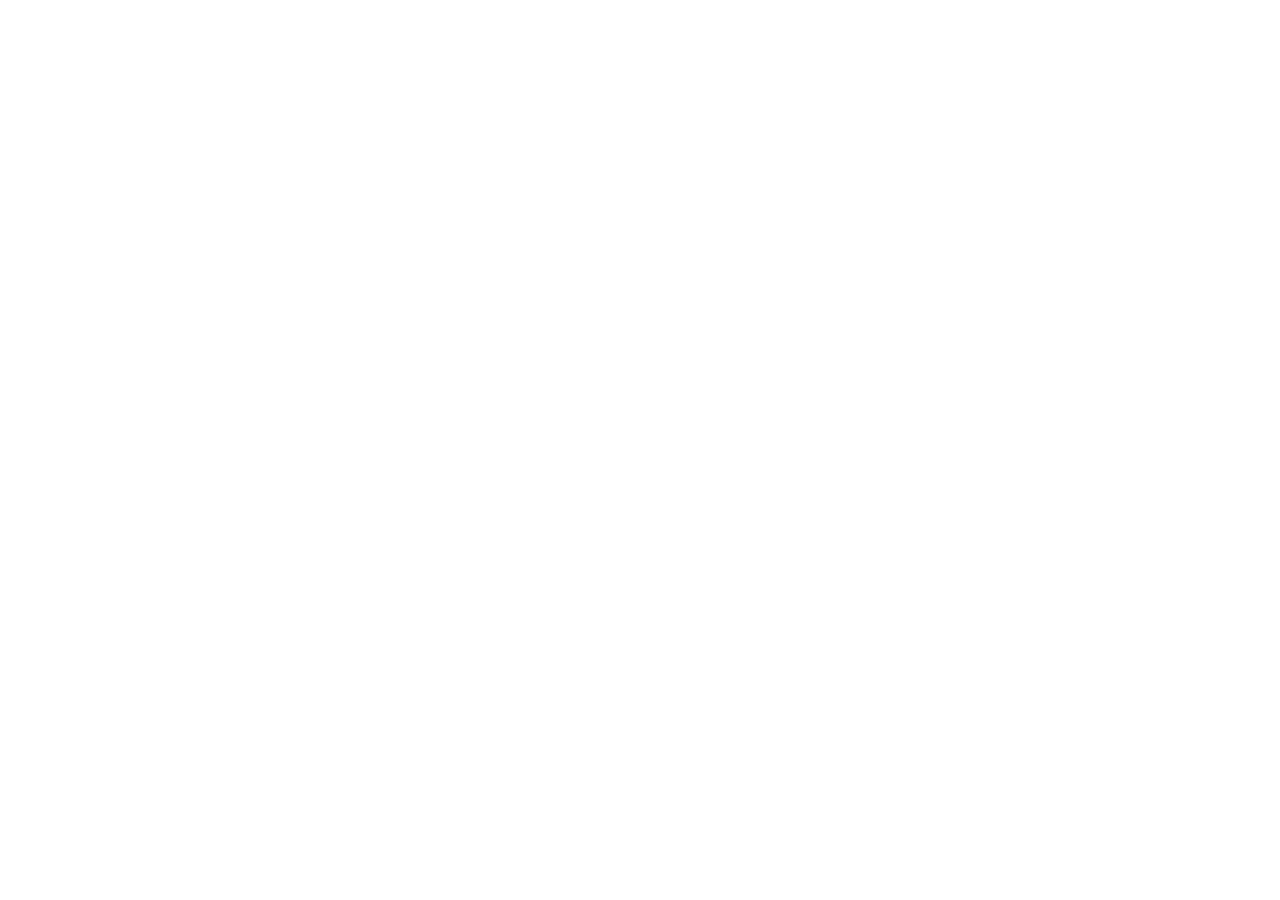
==== perfilViagens/index.html @ 9d571de3 "iniciando o projeto" ====
<!DOCTYPE html>
<html lang="pt-br">
<head>
    <meta charset="UTF-8">
    <meta name="viewport" content="width=device-width, initial-scale=1.0">
    <title>Travelgram</title>
    <link rel= "stylesheet" href="styles/index.css"/>
</head>
<body>
    
</body>
</html>
---- perfilViagens/styles/index.css ----
@import url(global.css);
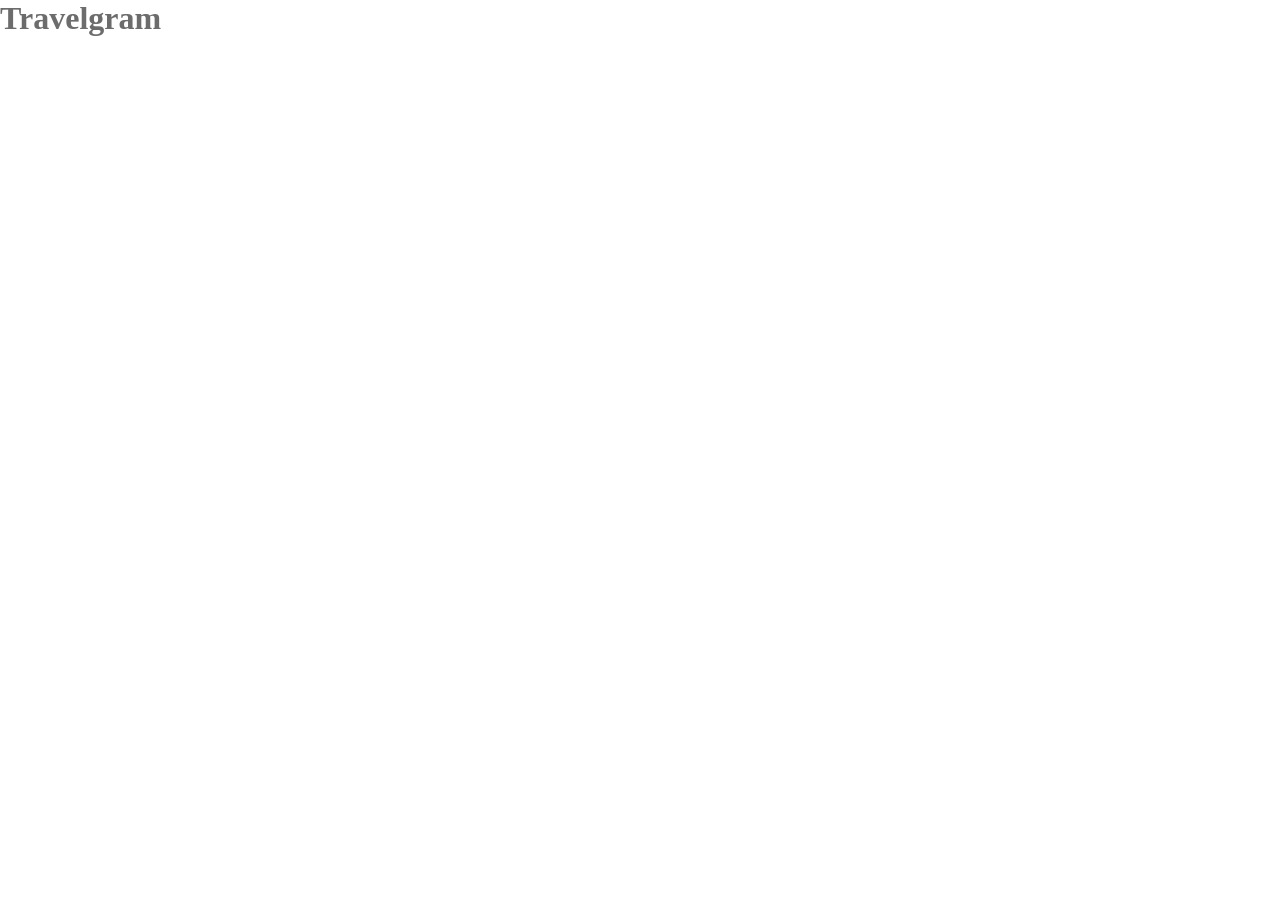
==== commit 5328512c: "iniciando folha de estilo" ====
--- a/perfilViagens/index.html
+++ b/perfilViagens/index.html
@@ -7,6 +7,6 @@
     <link rel= "stylesheet" href="styles/index.css"/>
 </head>
 <body>
-    
+   <h1>Travelgram</h1> 
 </body>
 </html>
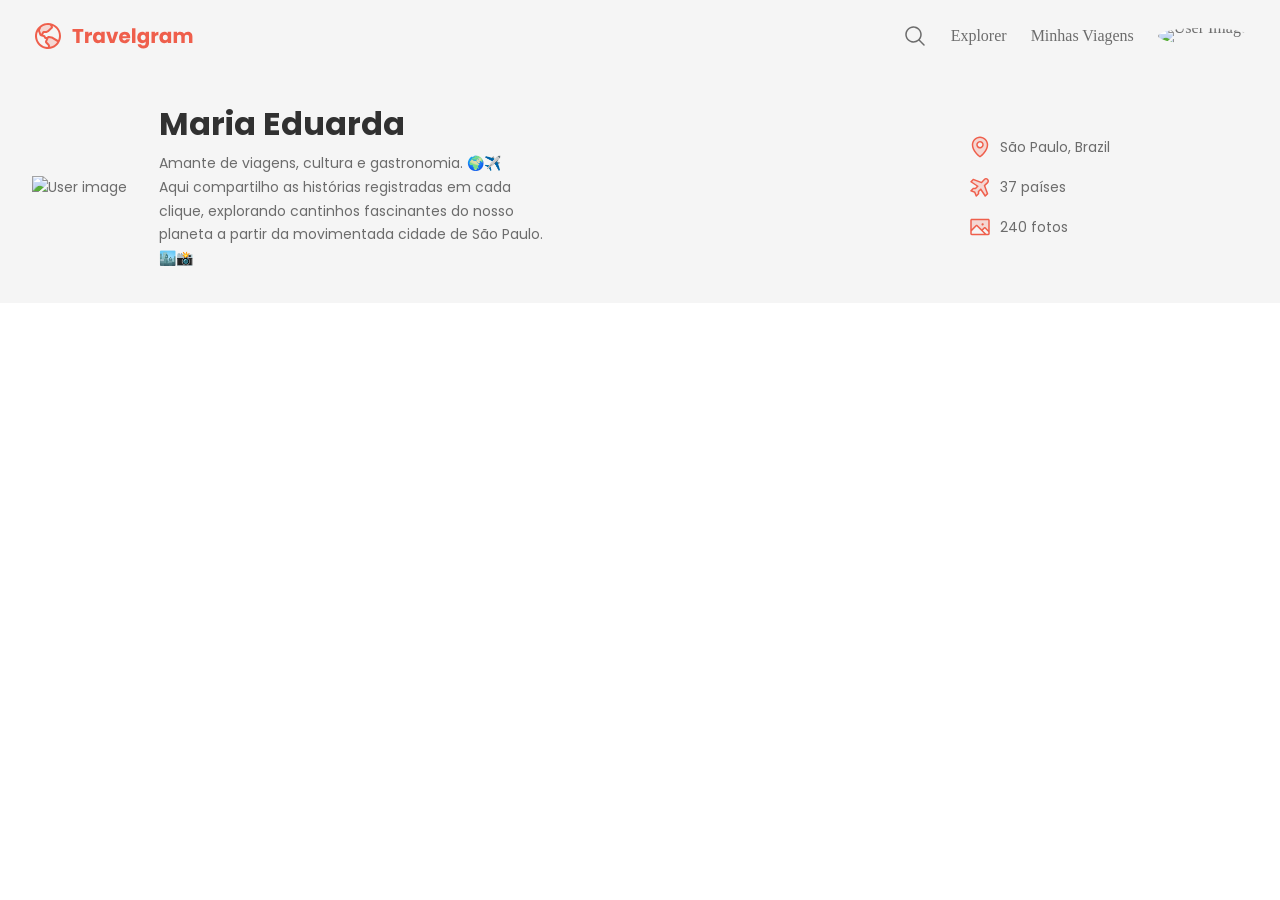
==== commit 0d575277: "header concluído" ====
--- a/perfilViagens/index.html
+++ b/perfilViagens/index.html
@@ -1,12 +1,52 @@
 <!DOCTYPE html>
 <html lang="pt-br">
+
 <head>
     <meta charset="UTF-8">
+    <link rel="preconnect" href="https://fonts.gstatic.com" crossorigin>
+    <link rel="preconnect" href="https://fonts.googleapis.com">
     <meta name="viewport" content="width=device-width, initial-scale=1.0">
     <title>Travelgram</title>
-    <link rel= "stylesheet" href="styles/index.css"/>
+    <link rel="stylesheet" href="styles/index.css" />
+    <link
+        href="https://fonts.googleapis.com/css2?family=Alice&family=Poppins:ital,wght@0,100;0,200;0,300;0,400;0,500;0,600;0,700;0,800;0,900;1,100;1,200;1,300;1,400;1,500;1,600;1,700;1,800;1,900&display=swap"
+        rel="stylesheet">
 </head>
+
 <body>
-   <h1>Travelgram</h1> 
+    <nav class="container bg-surface-color">
+        <a href="#" id="logo"><img src="assets/Logo.svg" alt="Logo Travelgram"></a>
+        <ul id="primary-menu">
+            <li>
+                <a href="#"><img src="assets/MagnifyingGlass.svg" alt="Buscar"></a>
+            </li>
+            <li><a href="#">Explorer</a></li>
+            <li><a href="#">Minhas Viagens</a></li>
+            <li>
+                <a href="#"><img src="https://github.com/mariaeduardaslv.png" alt="User Image"></a>
+            </li>
+
+        </ul>
+    </nav>
+    <header class="container bg-surface-color">
+        <div id="profile">
+            <img src="https://github.com/mariaeduardaslv.png" alt="User image">
+            <div>
+                <h1>Maria Eduarda</h1>
+                <p>Amante de viagens, cultura e gastronomia. 🌍✈️ <br>
+                    Aqui compartilho as histórias registradas em cada clique, explorando cantinhos fascinantes do nosso
+                    planeta a partir da movimentada cidade de São Paulo. 🏙️📸</p>
+            </div>
+        </div>
+        <ul id="info">
+            <li><img src="assets/MapPin.svg" >
+            <span>São Paulo, Brazil</span></li>
+             <li><img src="assets/AirplaneTilt.svg" >
+            <span>37 países</span></li>
+             <li><img src="assets/Image.svg" >
+            <span>240 fotos</span></li>
+        </ul>
+    </header>
 </body>
+
 </html>
--- a/perfilViagens/styles/index.css
+++ b/perfilViagens/styles/index.css
@@ -1 +1,3 @@
-@import url(global.css);+@import url(global.css);
+@import url(nav.css);
+@import url(header.css);
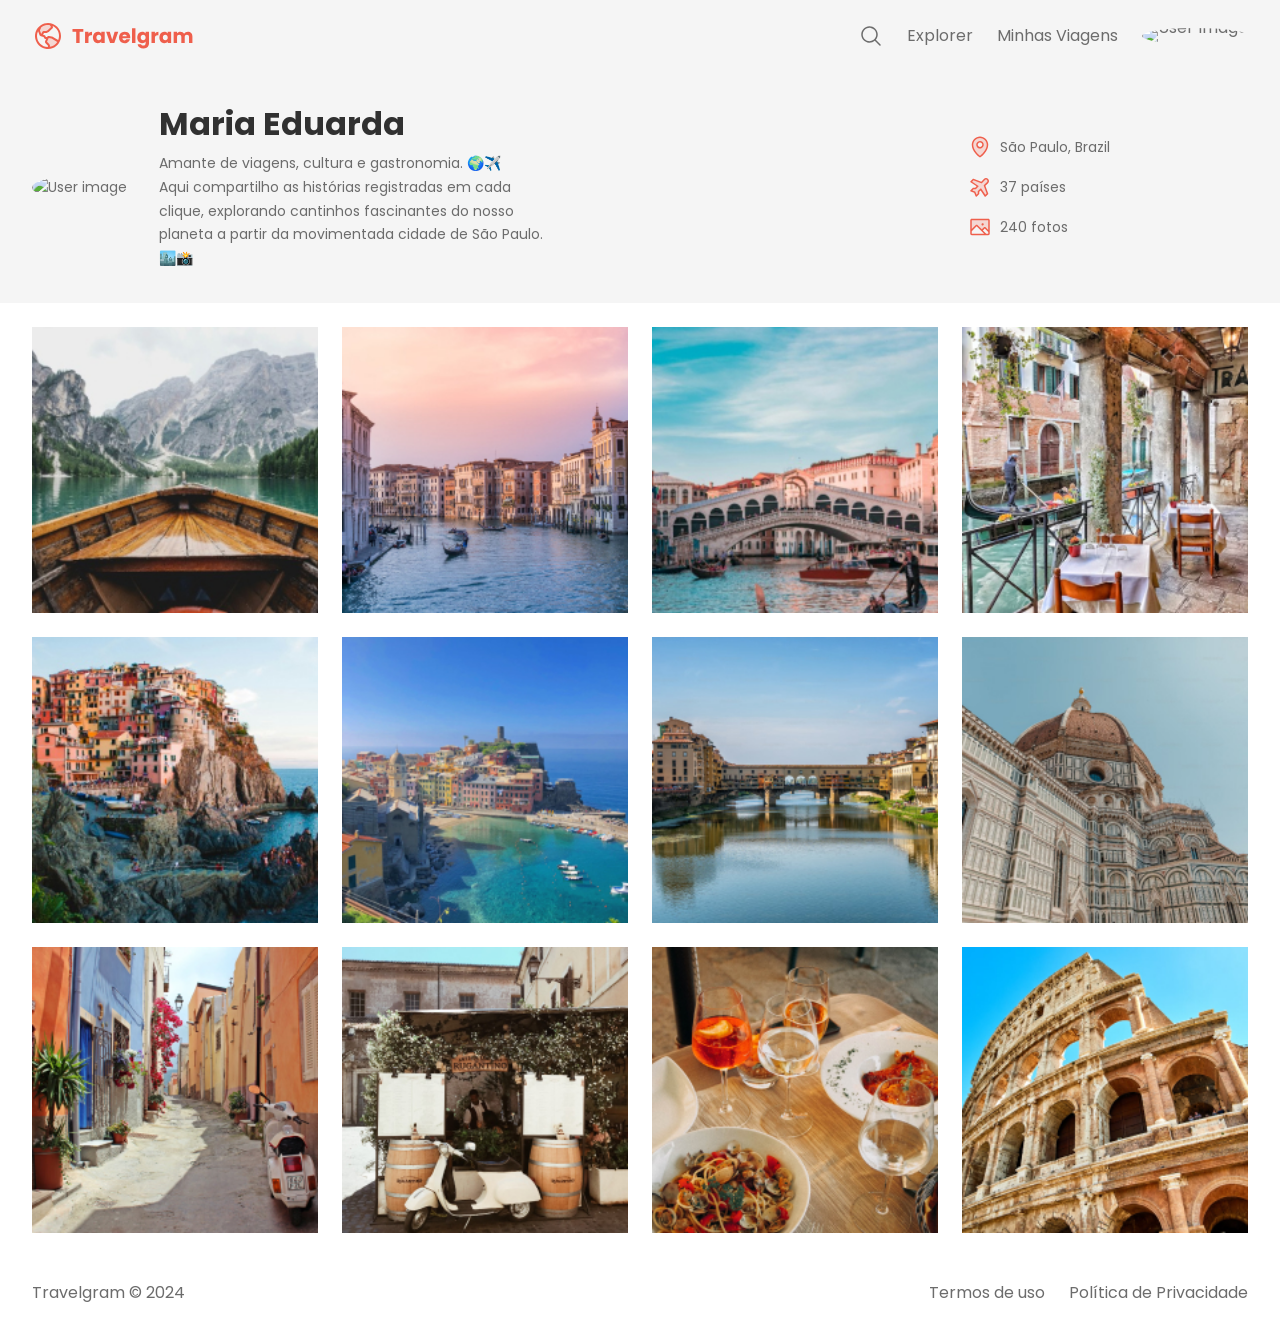
==== commit 83f3c56e: "finalizando projeto" ====
--- a/perfilViagens/index.html
+++ b/perfilViagens/index.html
@@ -47,6 +47,26 @@
             <span>240 fotos</span></li>
         </ul>
     </header>
+    <main class="container">
+        <img src="assets/Image 01.jpg" alt="">
+        <img src="assets/Image 02.jpg" alt="">
+        <img src="assets/Image 03.jpg" alt="">
+        <img src="assets/Image 04.jpg" alt="">
+        <img src="assets/Image 05.jpg" alt="">
+        <img src="assets/Image 06.jpg" alt="">
+        <img src="assets/Image 07.jpg" alt="">
+        <img src="assets/Image 08.jpg" alt="">
+        <img src="assets/Image 09.jpg" alt="">
+        <img src="assets/Image 10.jpg" alt="">
+        <img src="assets/Image 11.jpg" alt="">
+        <img src="assets/Image 12.jpg" alt="">
+        
+    </main>
+    <footer class="container">
+        <span>Travelgram © 2024</span>
+        <span>Termos de uso</span>
+        <span>Política de Privacidade</span>
+    </footer>
 </body>
 
 </html>
--- a/perfilViagens/styles/index.css
+++ b/perfilViagens/styles/index.css
@@ -1,3 +1,5 @@
 @import url(global.css);
 @import url(nav.css);
-@import url(header.css);+@import url(header.css);
+@import url(main.css);
+@import url(footer.css);
